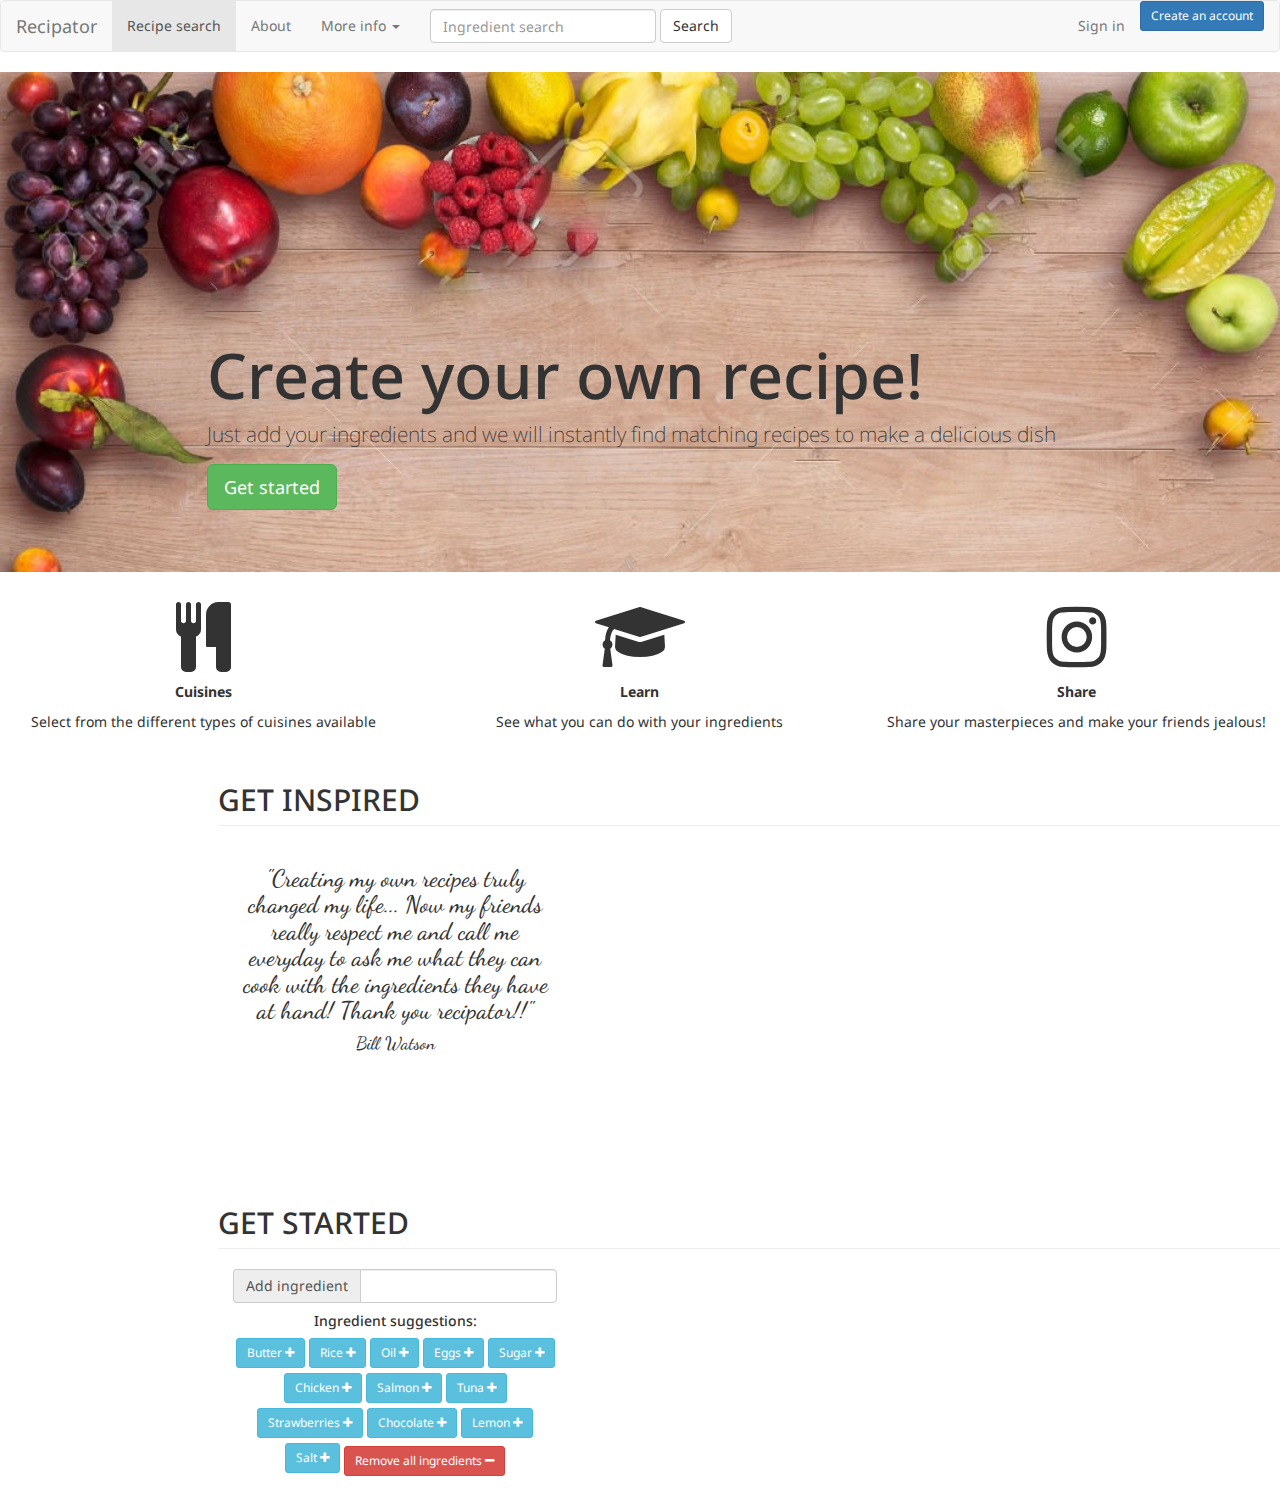
==== index.html @ 63db6bfd "sd" ====
<!DOCTYPE html>
<html>
<head>
  <title>Create your own recipe!</title>
  <meta charset="UTF-8">
  <link rel="stylesheet" href="http://maxcdn.bootstrapcdn.com/bootstrap/3.2.0/css/bootstrap.min.css">
  <link href='https://fonts.googleapis.com/css?family=Noto+Sans:400,700' rel='stylesheet' type='text/css'>
  <link rel="stylesheet" href="https://maxcdn.bootstrapcdn.com/font-awesome/4.5.0/css/font-awesome.min.css">
  <link href='https://fonts.googleapis.com/css?family=Dancing+Script' rel='stylesheet' type='text/css'>
  <link rel="stylesheet" type="text/css" href="style.css">
  <script src="http://ajax.googleapis.com/ajax/libs/jquery/1.11.1/jquery.min.js"></script>
  <script src="http://maxcdn.bootstrapcdn.com/bootstrap/3.2.0/js/bootstrap.min.js"></script>
</head>
<body>
	<nav class="navbar navbar-default">
  		<div class="container-fluid">
    		<!-- Brand and toggle get grouped for better mobile display -->
		    <div class="navbar-header">
		    	<button type="button" class="navbar-toggle collapsed" data-toggle="collapse" data-target="#bs-example-navbar-collapse-1" aria-expanded="false">
			        <span class="sr-only">Toggle navigation</span>
			        <span class="icon-bar"></span>
			        <span class="icon-bar"></span>
			        <span class="icon-bar"></span>
		      	</button>
		      	<a class="navbar-brand" href="#">Recipator</a>
		    </div>

		    <!-- Collect the nav links, forms, and other content for toggling -->
		    <div class="collapse navbar-collapse" id="bs-example-navbar-collapse-1">
		    	<ul class="nav navbar-nav">
			        <li class="active"><a href="#">Recipe search <span class="sr-only">(current)</span></a></li>
			        <li><a href="#">About</a></li>
			        <li class="dropdown">
		          		<a href="#" class="dropdown-toggle" data-toggle="dropdown" role="button" aria-haspopup="true" aria-expanded="false">More info <span class="caret"></span></a>
				        <ul class="dropdown-menu">
					        <li><a href="#">Contact</a></li>
					        <li><a href="#">Privacy policy</a></li>
					        <li><a href="#">Terms of service</a></li>
					        <li role="separator" class="divider"></li>
				        </ul>
		        	</li>
	      		</ul>
		      	<form class="navbar-form navbar-left" role="search">
		        	<div class="form-group">
		          		<input type="text" class="form-control" placeholder="Ingredient search">
		        	</div>
		        	<button type="submit" class="btn btn-default">Search</button>
		      	</form>
		      	<ul class="nav navbar-nav navbar-right">
		        	<li><a href="#">Sign in</a></li>
		        	<li>
		        		<p><a class="btn btn-primary btn-sm" href="#" role="button">Create an account</a></p>
					</li>
				</ul>
				<!-- TODO: fix alignment -->
				
    		</div><!-- /.navbar-collapse -->
  		</div><!-- /.container-fluid -->
	</nav>
	<div class="jumbotron">
	  	<div class="container">
			<h1>Create your own recipe!</h1>
	  		<p>Just add your ingredients and we will instantly find matching recipes to make a delicious dish</p>
	  		<p><a class="btn btn-success btn-lg" href="#" role="button">Get started</a></p>
	  	</div>
	</div>
	<div class="row">
		<div class="col-xs-4 col-md-4 text-center">
	  		<p><i class="fa fa-cutlery fa-5x"></i></p>
	  		<p><strong>Cuisines</strong>
	  		<p>Select from the different types of cuisines available</p>
	  	</div>
	 	<div class="col-xs-4 col-md-4 text-center">
			<p><i class="fa fa-graduation-cap fa-5x"></i></p>
			<p><strong>Learn</strong>
			<p>See what you can do with your ingredients</p>
	  	</div>
		<div class="col-xs-4 col-md-4 text-center">
			<p><i class="fa fa-instagram fa-5x"></i></p>
			<p><strong>Share</strong>
			<p>Share your masterpieces and make your friends jealous!</p>
		</div>
	</div>
	<div class="row">
    	<div class="col-xs-6 col-md-10 col-md-offset-2"></div>
    </div>
	<div class="row">
        <div class="col-xs-3 col-md-10 col-md-offset-2 reviews">
         	<h2 class="page-header">GET INSPIRED</h2>
			<div class="review">
	            <iframe width="520" height="315" src="https://www.youtube.com/embed/uJ-zwxTFEaM" frameborder="0" allowfullscreen></iframe>
	            <div class="col-xs-5 col-md-4 text-center">
		         	<h3>"Creating my own recipes truly changed my life... Now my friends really respect me and call me everyday to ask me what they can cook with the ingredients they have at hand! Thank you recipator!!"</h3>
		          	<h4>Bill Watson</h4>
	         	</div>
	        </div>
        </div>
    </div>	
	<div class="row">
    	<div class="col-xs-6 col-md-10 col-md-offset-2 reviews">
	    	<h2 class="page-header">GET STARTED</h2>
			<div class="review">
	        	<div class="col-xs-6 col-md-4 text-center">
					<div class="input-group">
	 					<span class="input-group-addon" id="basic-addon3">Add ingredient</span>
	 	 				<input type="text" class="form-control" id="basic-url" aria-describedby="basic-addon3">
	 	 			</div>
	 	 			<div>
						<h5>Ingredient suggestions:</h5>
	 	 			</div>
	 	 			<div>
			 	 		<p>
			 	 			<a href="#" class="btn btn-sm btn-info"> Butter <i class="fa fa-plus"></i></a>
		 	 				<a href="#" class="btn btn-sm btn-info"> Rice <i class="fa fa-plus"></i></a>
		 	 				<a href="#" class="btn btn-sm btn-info"> Oil <i class="fa fa-plus"></i></a>
		 	 				<a href="#" class="btn btn-sm btn-info"> Eggs <i class="fa fa-plus"></i></a>
		 	 				<a href="#" class="btn btn-sm btn-info"> Sugar <i class="fa fa-plus"></i></a>
		 	 				<a href="#" class="btn btn-sm btn-info"> Chicken <i class="fa fa-plus"></i></a>
		 	 				<a href="#" class="btn btn-sm btn-info"> Salmon <i class="fa fa-plus"></i></a>
		 	 				<a href="#" class="btn btn-sm btn-info"> Tuna <i class="fa fa-plus"></i></a>
		 	 				<a href="#" class="btn btn-sm btn-info"> Strawberries <i class="fa fa-plus"></i></a>
		 	 				<a href="#" class="btn btn-sm btn-info"> Chocolate <i class="fa fa-plus"></i></a>
		 	 				<a href="#" class="btn btn-sm btn-info"> Lemon <i class="fa fa-plus"></i></a>
		 	 				<a href="#" class="btn btn-sm btn-info"> Salt <i class="fa fa-plus"></i></a>
		 	 				<a href="#" class="btn btn-sm btn-danger"> Remove all ingredients <i class="fa fa-minus"></i></a>
			 	 		</p>
					</div>
         		</div>
         	</div>
         </div>
    </div>
</body>
</html>
---- style.css ----
body {
 font-family: 'Noto Sans', sans-serif;
}

h1, h2, h5, h6 {
	font-family: 'Noto Sans', sans-serif;
}

h3, h4 {
	font-family: 'Dancing Script', cursive;
}

.btn-info {
	margin-bottom: 5px;
}

.jumbotron {
	background-image: url(food-back.jpg);
	background-repeat: no-repeat; 
	background-size: cover; 
	height: 500px;
}
.container {
	margin-top: 200px;
	margin-left: 15%;
}
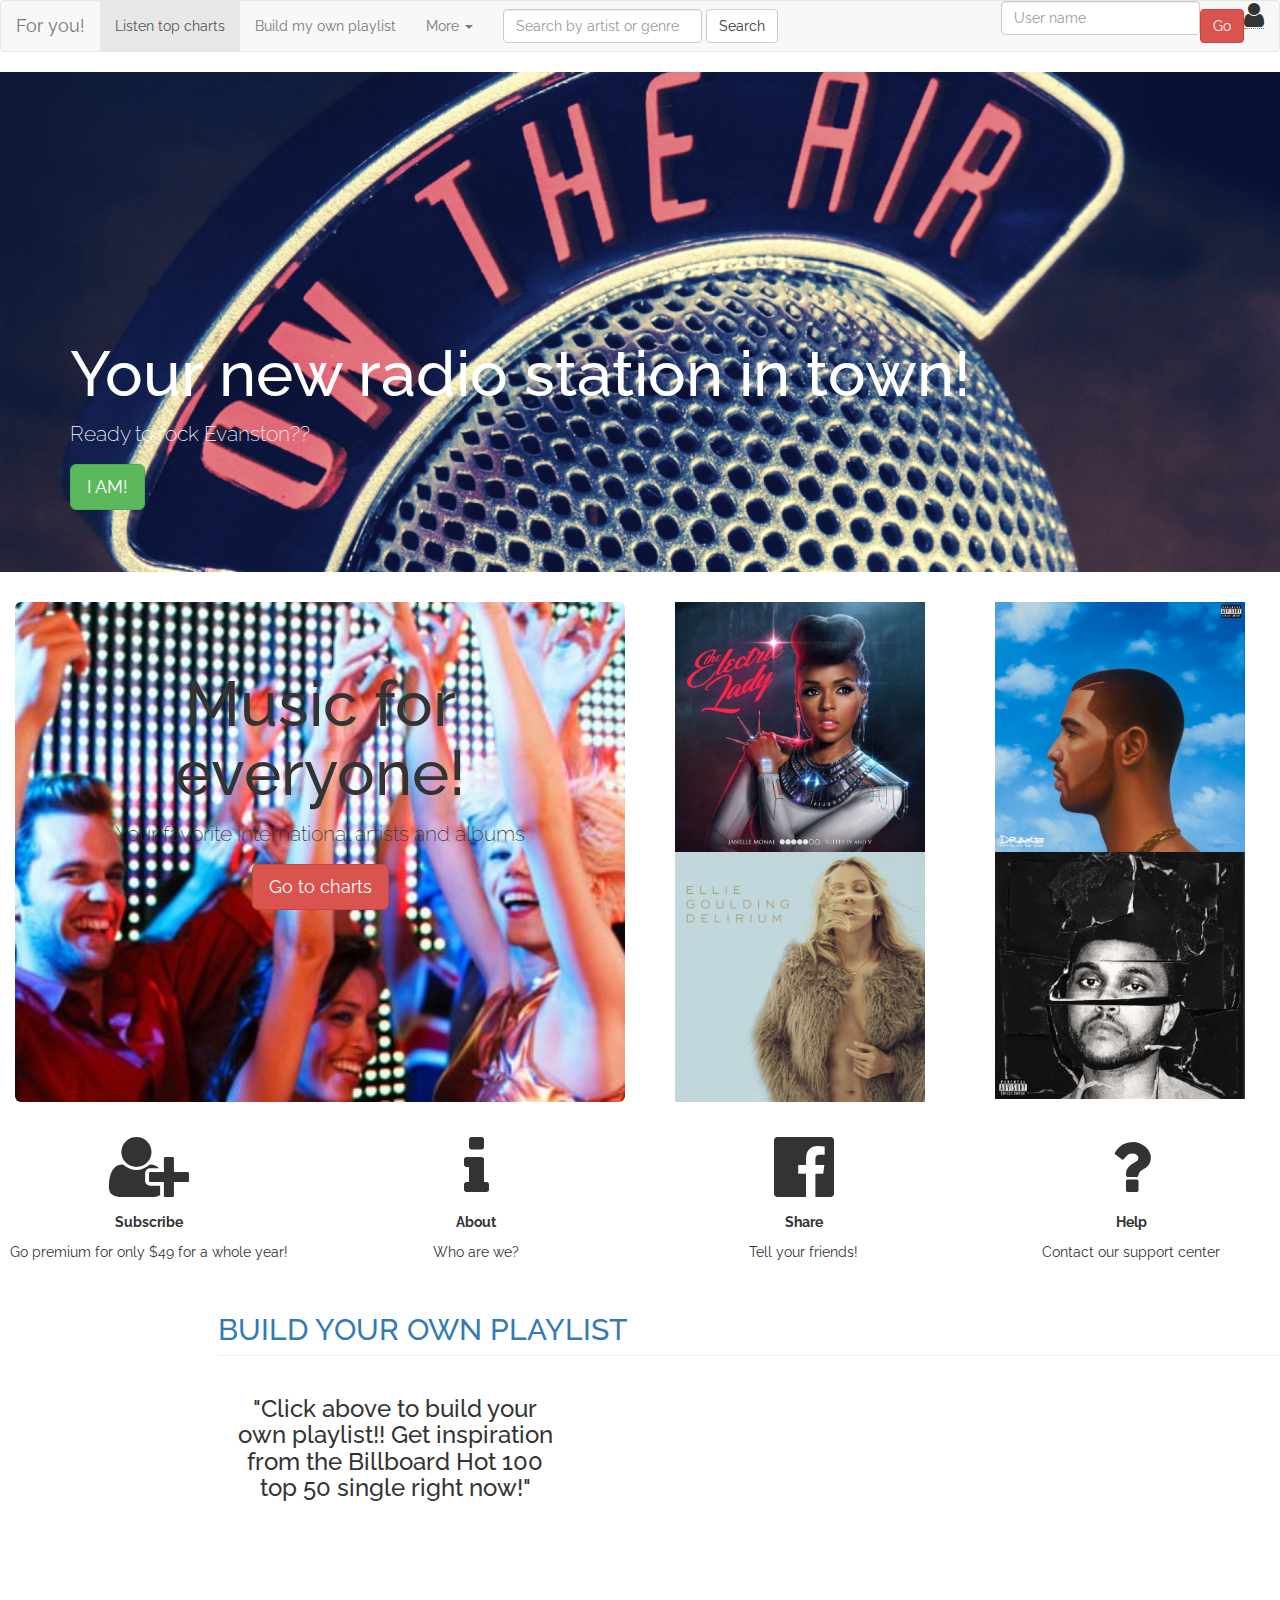
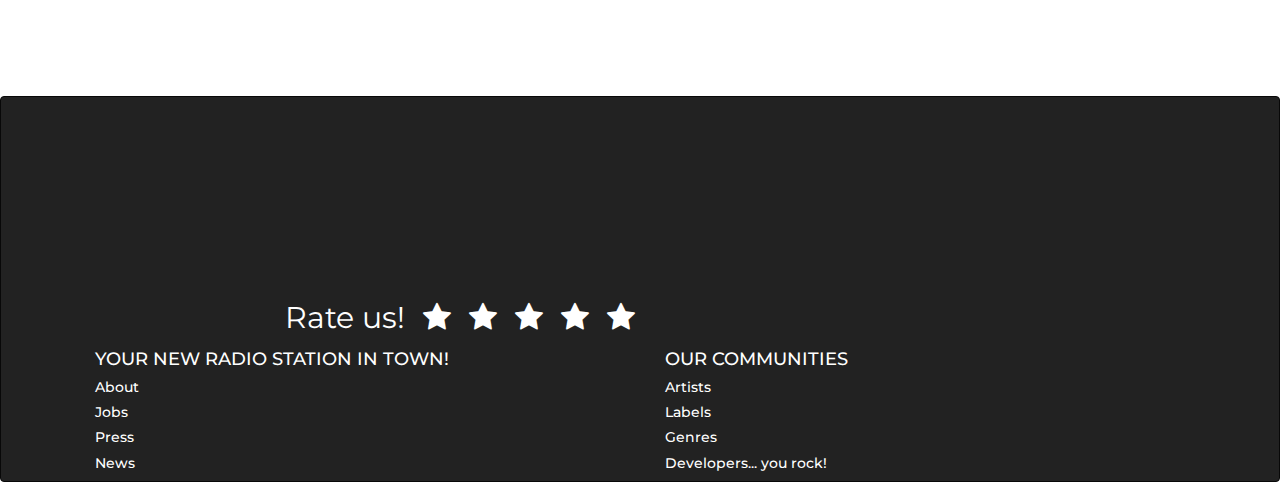
==== commit 01150124: "final" ====
--- a/index.html
+++ b/index.html
@@ -1,18 +1,20 @@
 <!DOCTYPE html>
 <html>
 <head>
-  <title>Create your own recipe!</title>
+  <title>Angela</title>
   <meta charset="UTF-8">
+  <link rel="stylesheet" type="text/css" href="style.css">
   <link rel="stylesheet" href="http://maxcdn.bootstrapcdn.com/bootstrap/3.2.0/css/bootstrap.min.css">
   <link href='https://fonts.googleapis.com/css?family=Noto+Sans:400,700' rel='stylesheet' type='text/css'>
+  <link href='https://fonts.googleapis.com/css?family=Raleway' rel='stylesheet' type='text/css'>
   <link rel="stylesheet" href="https://maxcdn.bootstrapcdn.com/font-awesome/4.5.0/css/font-awesome.min.css">
-  <link href='https://fonts.googleapis.com/css?family=Dancing+Script' rel='stylesheet' type='text/css'>
-  <link rel="stylesheet" type="text/css" href="style.css">
+  <link href='https://fonts.googleapis.com/css?family=Montserrat' rel='stylesheet' type='text/css'>
   <script src="http://ajax.googleapis.com/ajax/libs/jquery/1.11.1/jquery.min.js"></script>
+  <script src="http://ajax.googleapis.com/ajax/libs/jquery/1.11.3/jquery.min.js"></script>
   <script src="http://maxcdn.bootstrapcdn.com/bootstrap/3.2.0/js/bootstrap.min.js"></script>
 </head>
 <body>
-	<nav class="navbar navbar-default">
+	<nav class="navbar navbar-default" id="navup">
   		<div class="container-fluid">
     		<!-- Brand and toggle get grouped for better mobile display -->
 		    <div class="navbar-header">
@@ -22,112 +24,139 @@
 			        <span class="icon-bar"></span>
 			        <span class="icon-bar"></span>
 		      	</button>
-		      	<a class="navbar-brand" href="#">Recipator</a>
+		      	<a class="navbar-brand" href="#">For you!</a>
 		    </div>
 
 		    <!-- Collect the nav links, forms, and other content for toggling -->
 		    <div class="collapse navbar-collapse" id="bs-example-navbar-collapse-1">
 		    	<ul class="nav navbar-nav">
-			        <li class="active"><a href="#">Recipe search <span class="sr-only">(current)</span></a></li>
-			        <li><a href="#">About</a></li>
+			        <li class="active"><a href="file:///C:/code/_final%20deliverable/international.html#">Listen top charts <span class="sr-only">(current) id="do-something"</span></a></li>
+			        <li><a href="file:///C:/code/_final%20deliverable/playlist.html">Build my own playlist</a></li>
 			        <li class="dropdown">
-		          		<a href="#" class="dropdown-toggle" data-toggle="dropdown" role="button" aria-haspopup="true" aria-expanded="false">More info <span class="caret"></span></a>
+		          		<a href="#" class="dropdown-toggle" data-toggle="dropdown" role="button" aria-haspopup="true" aria-expanded="false">More <span class="caret"></span></a>
 				        <ul class="dropdown-menu">
-					        <li><a href="#">Contact</a></li>
-					        <li><a href="#">Privacy policy</a></li>
-					        <li><a href="#">Terms of service</a></li>
+					        <li><a href="#">Genres</a></li>
+					        <li><a href="#">Events</a></li>
+					        <li><a href="#">News</a></li>
+					        <li><a href="#">Contests</a></li>
 					        <li role="separator" class="divider"></li>
 				        </ul>
 		        	</li>
 	      		</ul>
-		      	<form class="navbar-form navbar-left" role="search">
+		      	<ul <form class="navbar-form navbar-left" role="search">
 		        	<div class="form-group">
-		          		<input type="text" class="form-control" placeholder="Ingredient search">
+		          		<input type="text" class="form-control" placeholder="Search by artist or genre">
 		        	</div>
 		        	<button type="submit" class="btn btn-default">Search</button>
-		      	</form>
-		      	<ul class="nav navbar-nav navbar-right">
-		        	<li><a href="#">Sign in</a></li>
-		        	<li>
-		        		<p><a class="btn btn-primary btn-sm" href="#" role="button">Create an account</a></p>
-					</li>
+		        </ul>
+		       	<ul class="nav navbar-nav navbar-right">
+		      		<li> <input type="text" class="form-control" placeholder="User name">
+		        	</li>
+		        	<li><button type="button" class="btn btn-danger navbar-btn">Go</button></li>
+		        	<li><abbr title="Create an account"><i class="fa fa-user fa-2x"></i></abbr></li>
 				</ul>
-				<!-- TODO: fix alignment -->
-				
     		</div><!-- /.navbar-collapse -->
   		</div><!-- /.container-fluid -->
 	</nav>
-	<div class="jumbotron">
+	<div class="jumbotron" id="jumbo1">
 	  	<div class="container">
-			<h1>Create your own recipe!</h1>
-	  		<p>Just add your ingredients and we will instantly find matching recipes to make a delicious dish</p>
-	  		<p><a class="btn btn-success btn-lg" href="#" role="button">Get started</a></p>
+			<h1>Your new radio station in town!</h1>
+	  		<p>Ready to rock Evanston??</p>
+	  		<p><a class="btn btn-success btn-lg" href="file:///C:/code/_final%20deliverable/playlist.html" role="button">I AM!</a></p>
 	  	</div>
 	</div>
+	<div class="container-fluid">
+	  	<div class="row">
+			<div class="col-md-6 col-xs-3 text-center">
+				<div class="jumbotron" id="jumbo2">
+					<h1>Music for everyone!</h1>
+				  	<p>Your favorite international artists and albums</p>
+				  	<p><a class="btn btn-danger btn-lg" href="file:///C:/code/_final%20deliverable/international.html#" role="button">Go to charts</a></p>
+	  			</div>
+	  		</div>
+	  		
+	  		<div class="col-md-3 col-xs-2 text-center">
+				<a href="http://www.amazon.com/Electric-Lady-Janelle-Monae/dp/B00F3B7IH4/ref=ntt_mus_ep_dpi_1"><img class="icons" src="janelle.jpg"></a>
+			</div>
+
+			<div class="col-md-3 col-xs-2 text-center">
+				<a href="https://www.amazon.com/gp/product/B00F6HOW4M?ie=UTF8&keywords=drake%20hotline%20bling&qid=1454799456&ref_=sr_1_3&sr=8-3"><img class="icons" src="drake.jpg"></a>
+			</div>
+
+			<div class="col-md-3 col-xs-2 text-center">
+				<a href="https://www.amazon.com/Delirium-Deluxe-Explicit-Ellie-Goulding/dp/B017V1VPDQ/ref=sr_1_1?ie=UTF8&qid=1454799518&sr=8-1&keywords=ellie+goulding"><img class="icons" src="ellie.jpg"></a>
+			</div>
+
+			<div class="col-md-3 col-xs-2 text-center">
+				<a href="http://www.amazon.com/gp/product/B011D0KARI?keywords=the%20weeknd&qid=1454799548&ref_=sr_1_1&sr=8-1"><img class="icons" src="weekend.jpg"></a>
+			</div>
+
+		</div>
+	</div>
+	
 	<div class="row">
-		<div class="col-xs-4 col-md-4 text-center">
-	  		<p><i class="fa fa-cutlery fa-5x"></i></p>
-	  		<p><strong>Cuisines</strong>
-	  		<p>Select from the different types of cuisines available</p>
+		<div class="col-md-3 text-center" id="cuatro">
+	  		<p><i class="fa fa-user-plus fa-5x"></i></p>
+	  		<p><strong>Subscribe</strong>
+	  		<p>Go premium for only $49 for a whole year!</p>
 	  	</div>
-	 	<div class="col-xs-4 col-md-4 text-center">
-			<p><i class="fa fa-graduation-cap fa-5x"></i></p>
-			<p><strong>Learn</strong>
-			<p>See what you can do with your ingredients</p>
+	 	<div class="col-md-3 text-center" id="cuatro">
+			<p><i class="fa fa-info fa-5x"></i></p>
+			<p><strong>About</strong>
+			<p>Who are we?</p>
 	  	</div>
-		<div class="col-xs-4 col-md-4 text-center">
-			<p><i class="fa fa-instagram fa-5x"></i></p>
+		<div class="col-md-3 text-center" id="cuatro">
+			<p><i class="fa fa-facebook-official fa-5x"></i></p>
 			<p><strong>Share</strong>
-			<p>Share your masterpieces and make your friends jealous!</p>
+			<p>Tell your friends!</p>
+		</div>
+		<div class="col-md-3 text-center" id="cuatro">
+			<p><i class="fa fa-question fa-5x"></i></p>
+			<p><strong>Help</strong>
+			<p>Contact our support center</p>
 		</div>
 	</div>
 	<div class="row">
-    	<div class="col-xs-6 col-md-10 col-md-offset-2"></div>
+    	<div class="col-md-10 col-md-offset-2"></div>
     </div>
 	<div class="row">
-        <div class="col-xs-3 col-md-10 col-md-offset-2 reviews">
-         	<h2 class="page-header">GET INSPIRED</h2>
+        <div class="col-md-10 col-md-offset-2 reviews" id="video">
+         	<a href="file:///C:/code/_final%20deliverable/playlist.html"><h2 class="page-header" >BUILD YOUR OWN PLAYLIST </h2></a>
 			<div class="review">
-	            <iframe width="520" height="315" src="https://www.youtube.com/embed/uJ-zwxTFEaM" frameborder="0" allowfullscreen></iframe>
-	            <div class="col-xs-5 col-md-4 text-center">
-		         	<h3>"Creating my own recipes truly changed my life... Now my friends really respect me and call me everyday to ask me what they can cook with the ingredients they have at hand! Thank you recipator!!"</h3>
-		          	<h4>Bill Watson</h4>
-	         	</div>
+	            <iframe width="560" height="315" src="https://www.youtube.com/embed/B7wO6hOIBOU" frameborder="0" allowfullscreen></iframe>
+	            <div class="col-md-4 text-center">
+		         	<h3>"Click above to build your own playlist!! Get inspiration from the Billboard Hot 100 top 50 single right now!"</h3>
+		        </div>
 	        </div>
         </div>
     </div>	
-	<div class="row">
-    	<div class="col-xs-6 col-md-10 col-md-offset-2 reviews">
-	    	<h2 class="page-header">GET STARTED</h2>
-			<div class="review">
-	        	<div class="col-xs-6 col-md-4 text-center">
-					<div class="input-group">
-	 					<span class="input-group-addon" id="basic-addon3">Add ingredient</span>
-	 	 				<input type="text" class="form-control" id="basic-url" aria-describedby="basic-addon3">
-	 	 			</div>
-	 	 			<div>
-						<h5>Ingredient suggestions:</h5>
-	 	 			</div>
-	 	 			<div>
-			 	 		<p>
-			 	 			<a href="#" class="btn btn-sm btn-info"> Butter <i class="fa fa-plus"></i></a>
-		 	 				<a href="#" class="btn btn-sm btn-info"> Rice <i class="fa fa-plus"></i></a>
-		 	 				<a href="#" class="btn btn-sm btn-info"> Oil <i class="fa fa-plus"></i></a>
-		 	 				<a href="#" class="btn btn-sm btn-info"> Eggs <i class="fa fa-plus"></i></a>
-		 	 				<a href="#" class="btn btn-sm btn-info"> Sugar <i class="fa fa-plus"></i></a>
-		 	 				<a href="#" class="btn btn-sm btn-info"> Chicken <i class="fa fa-plus"></i></a>
-		 	 				<a href="#" class="btn btn-sm btn-info"> Salmon <i class="fa fa-plus"></i></a>
-		 	 				<a href="#" class="btn btn-sm btn-info"> Tuna <i class="fa fa-plus"></i></a>
-		 	 				<a href="#" class="btn btn-sm btn-info"> Strawberries <i class="fa fa-plus"></i></a>
-		 	 				<a href="#" class="btn btn-sm btn-info"> Chocolate <i class="fa fa-plus"></i></a>
-		 	 				<a href="#" class="btn btn-sm btn-info"> Lemon <i class="fa fa-plus"></i></a>
-		 	 				<a href="#" class="btn btn-sm btn-info"> Salt <i class="fa fa-plus"></i></a>
-		 	 				<a href="#" class="btn btn-sm btn-danger"> Remove all ingredients <i class="fa fa-minus"></i></a>
-			 	 		</p>
-					</div>
-         		</div>
-         	</div>
-         </div>
-    </div>
+
+<nav class="navbar navbar-inverse navbar-bottom"  id="navbottom">
+  <div class="container">
+  	<div class="col-md-12 col-md-offset-2 reviews"
+  	<h1> Rate us!</h1> 
+  	<i class="fa fa-star"></i>
+  	<i class="fa fa-star"></i>
+  	<i class="fa fa-star"></i>
+  	<i class="fa fa-star"></i>
+  	<i class="fa fa-star"></i>
+  	</div>
+  	<div class="col-md-6">
+		<h4>YOUR NEW RADIO STATION IN TOWN!</h4>
+		<h5>About</h5>
+		<h5>Jobs</h5>
+		<h5>Press</h5>
+		<h5>News</h5>
+	</div>
+	<div class="col-md-6">
+		<h4>OUR COMMUNITIES</h4>
+		<h5>Artists</h5>
+		<h5>Labels</h5>
+		<h5>Genres</h5>
+		<h5>Developers... you rock!</h5>
+	</div>
+  </div>
+</nav>
+
 </body>
 </html>--- a/style.css
+++ b/style.css
@@ -1,26 +1,68 @@
 body {
- font-family: 'Noto Sans', sans-serif;
+ font-family: 'Raleway', sans-serif;
 }
 
-h1, h2, h5, h6 {
-	font-family: 'Noto Sans', sans-serif;
+h1 {
+	font-family: 'Raleway', sans-serif;
+	font-size: 30px;
 }
 
-h3, h4 {
-	font-family: 'Dancing Script', cursive;
+h2, h3 {
+	font-family: 'Raleway', sans-serif;
+}
+
+h4, h5 {
+	font-family: 'Montserrat', sans-serif;
+	color: white;
+	font-size: 25px;
 }
 
 .btn-info {
 	margin-bottom: 5px;
 }
 
-.jumbotron {
-	background-image: url(food-back.jpg);
+#jumbo1 {
+	background-image: url(radio.jpg);
 	background-repeat: no-repeat; 
 	background-size: cover; 
 	height: 500px;
+	font-weight: bolder;
+	color: white;
+	font-family: 'Raleway', sans-serif;
+}
+
+#jumbo2 {
+	background-image: url(party.jpg);
+	background-repeat: no-repeat; 
+	background-size: cover; 
+	text-align: bottom;
+	height: 500px;
+	font-family: 'Raleway', sans-serif;
+}
+
+#navbottom {
+	color: white;
+	text-indent: 10px;
+	font-size: 30px;
+	font-family: 'Montserrat', sans-serif;
+}
+
+#navup {
+	font-family: 'Raleway', sans-serif;
+}
+
+#cuatro {
+	font-family: 'Raleway', sans-serif;
+}
+
+#video {
+	font-family: 'Raleway', sans-serif;
 }
 .container {
 	margin-top: 200px;
-	margin-left: 15%;
+	margin-left: 250px;
+}
+
+.icons { 
+	width:250px;
 }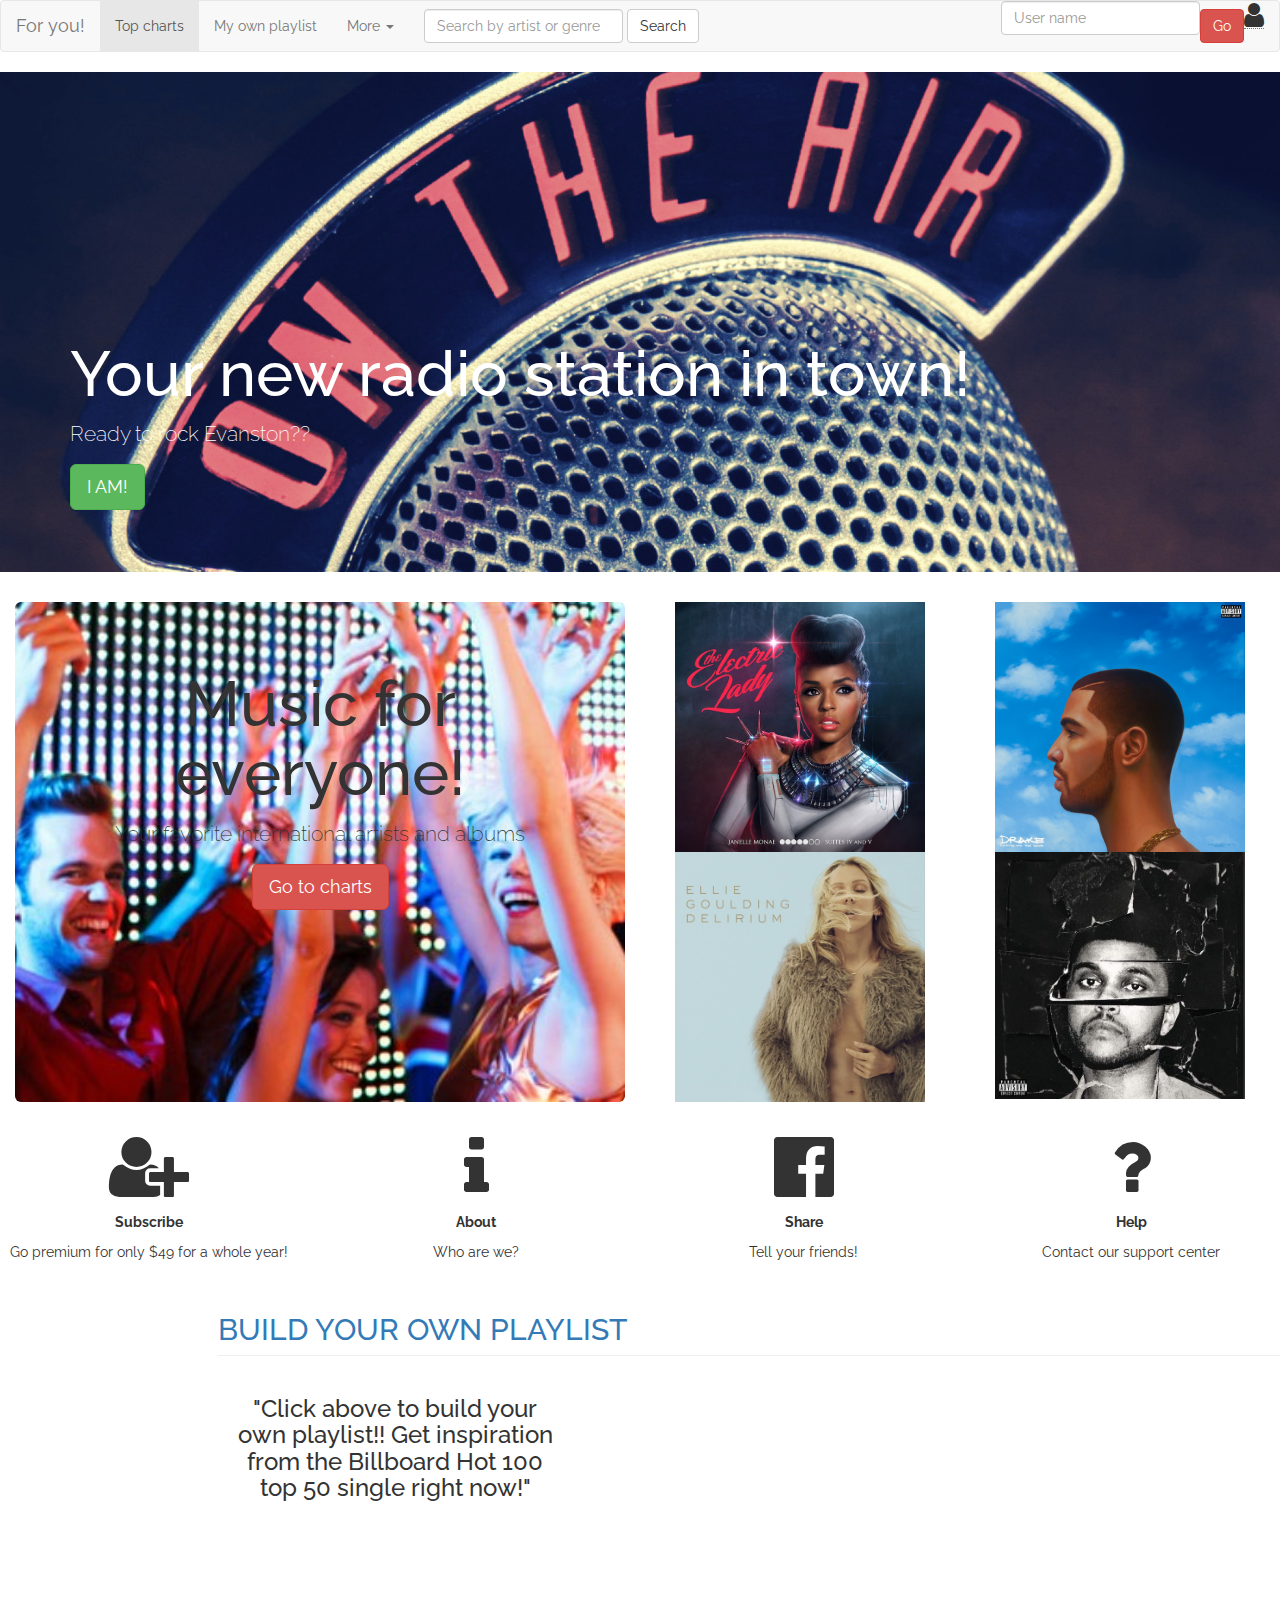
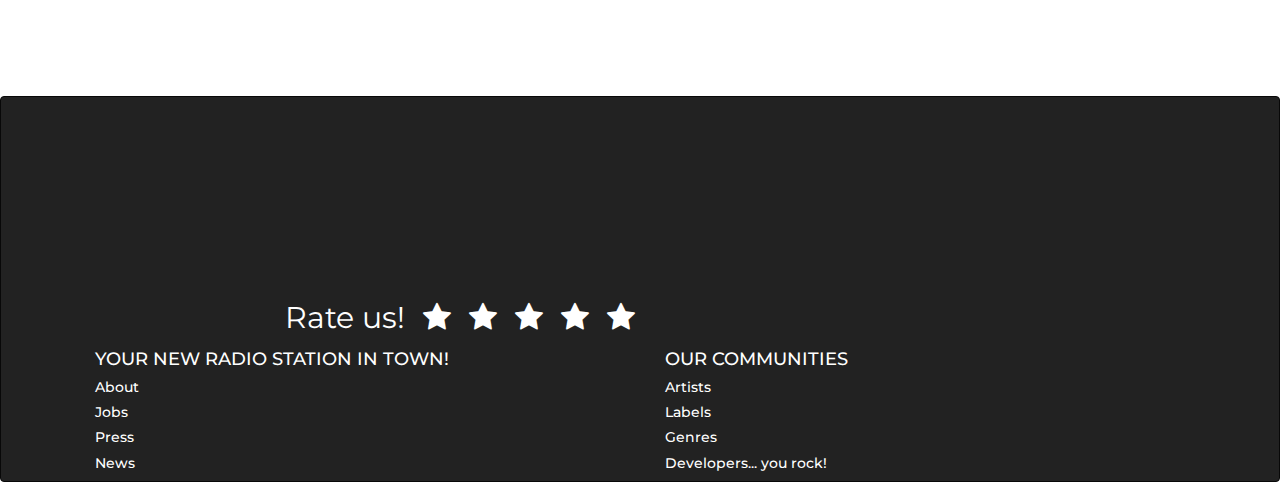
==== commit 63a4ab1e: "sd" ====
--- a/index.html
+++ b/index.html
@@ -30,8 +30,8 @@
 		    <!-- Collect the nav links, forms, and other content for toggling -->
 		    <div class="collapse navbar-collapse" id="bs-example-navbar-collapse-1">
 		    	<ul class="nav navbar-nav">
-			        <li class="active"><a href="file:///C:/code/_final%20deliverable/international.html#">Listen top charts <span class="sr-only">(current) id="do-something"</span></a></li>
-			        <li><a href="file:///C:/code/_final%20deliverable/playlist.html">Build my own playlist</a></li>
+			        <li class="active"><a href="file:///C:/code/_final%20deliverable/international.html#">Top charts <span class="sr-only">(current) id="do-something"</span></a></li>
+			        <li><a href="file:///C:/code/_final%20deliverable/playlist.html">My own playlist</a></li>
 			        <li class="dropdown">
 		          		<a href="#" class="dropdown-toggle" data-toggle="dropdown" role="button" aria-haspopup="true" aria-expanded="false">More <span class="caret"></span></a>
 				        <ul class="dropdown-menu">
@@ -67,7 +67,7 @@
 	</div>
 	<div class="container-fluid">
 	  	<div class="row">
-			<div class="col-md-6 col-xs-3 text-center">
+			<div class="col-md-6 col-xs-6 text-center">
 				<div class="jumbotron" id="jumbo2">
 					<h1>Music for everyone!</h1>
 				  	<p>Your favorite international artists and albums</p>
@@ -75,19 +75,19 @@
 	  			</div>
 	  		</div>
 	  		
-	  		<div class="col-md-3 col-xs-2 text-center">
+	  		<div class="col-md-3 col-xs-3 text-center">
 				<a href="http://www.amazon.com/Electric-Lady-Janelle-Monae/dp/B00F3B7IH4/ref=ntt_mus_ep_dpi_1"><img class="icons" src="janelle.jpg"></a>
 			</div>
 
-			<div class="col-md-3 col-xs-2 text-center">
+			<div class="col-md-3 col-xs-3 text-center">
 				<a href="https://www.amazon.com/gp/product/B00F6HOW4M?ie=UTF8&keywords=drake%20hotline%20bling&qid=1454799456&ref_=sr_1_3&sr=8-3"><img class="icons" src="drake.jpg"></a>
 			</div>
 
-			<div class="col-md-3 col-xs-2 text-center">
+			<div class="col-md-3 col-xs-3 text-center">
 				<a href="https://www.amazon.com/Delirium-Deluxe-Explicit-Ellie-Goulding/dp/B017V1VPDQ/ref=sr_1_1?ie=UTF8&qid=1454799518&sr=8-1&keywords=ellie+goulding"><img class="icons" src="ellie.jpg"></a>
 			</div>
 
-			<div class="col-md-3 col-xs-2 text-center">
+			<div class="col-md-3 col-xs-3 text-center">
 				<a href="http://www.amazon.com/gp/product/B011D0KARI?keywords=the%20weeknd&qid=1454799548&ref_=sr_1_1&sr=8-1"><img class="icons" src="weekend.jpg"></a>
 			</div>
 
@@ -95,22 +95,22 @@
 	</div>
 	
 	<div class="row">
-		<div class="col-md-3 text-center" id="cuatro">
+		<div class="col-md-3 col-xs-3 text-center" id="cuatro">
 	  		<p><i class="fa fa-user-plus fa-5x"></i></p>
 	  		<p><strong>Subscribe</strong>
 	  		<p>Go premium for only $49 for a whole year!</p>
 	  	</div>
-	 	<div class="col-md-3 text-center" id="cuatro">
+	 	<div class="col-md-3 col-xs-3 text-center" id="cuatro">
 			<p><i class="fa fa-info fa-5x"></i></p>
 			<p><strong>About</strong>
 			<p>Who are we?</p>
 	  	</div>
-		<div class="col-md-3 text-center" id="cuatro">
+		<div class="col-md-3 col-xs-3 text-center" id="cuatro">
 			<p><i class="fa fa-facebook-official fa-5x"></i></p>
 			<p><strong>Share</strong>
 			<p>Tell your friends!</p>
 		</div>
-		<div class="col-md-3 text-center" id="cuatro">
+		<div class="col-md-3 col-xs-3 text-center" id="cuatro">
 			<p><i class="fa fa-question fa-5x"></i></p>
 			<p><strong>Help</strong>
 			<p>Contact our support center</p>
@@ -120,11 +120,11 @@
     	<div class="col-md-10 col-md-offset-2"></div>
     </div>
 	<div class="row">
-        <div class="col-md-10 col-md-offset-2 reviews" id="video">
+        <div class="col-md-10 col-xs-8 col-md-offset-2 reviews" id="video">
          	<a href="file:///C:/code/_final%20deliverable/playlist.html"><h2 class="page-header" >BUILD YOUR OWN PLAYLIST </h2></a>
 			<div class="review">
 	            <iframe width="560" height="315" src="https://www.youtube.com/embed/B7wO6hOIBOU" frameborder="0" allowfullscreen></iframe>
-	            <div class="col-md-4 text-center">
+	            <div class="col-md-4 col-xs-4 text-center">
 		         	<h3>"Click above to build your own playlist!! Get inspiration from the Billboard Hot 100 top 50 single right now!"</h3>
 		        </div>
 	        </div>
@@ -141,14 +141,14 @@
   	<i class="fa fa-star"></i>
   	<i class="fa fa-star"></i>
   	</div>
-  	<div class="col-md-6">
+  	<div class="col-md-6 col-xs-6">
 		<h4>YOUR NEW RADIO STATION IN TOWN!</h4>
 		<h5>About</h5>
 		<h5>Jobs</h5>
 		<h5>Press</h5>
 		<h5>News</h5>
 	</div>
-	<div class="col-md-6">
+	<div class="col-md-6 col-xs-6">
 		<h4>OUR COMMUNITIES</h4>
 		<h5>Artists</h5>
 		<h5>Labels</h5>
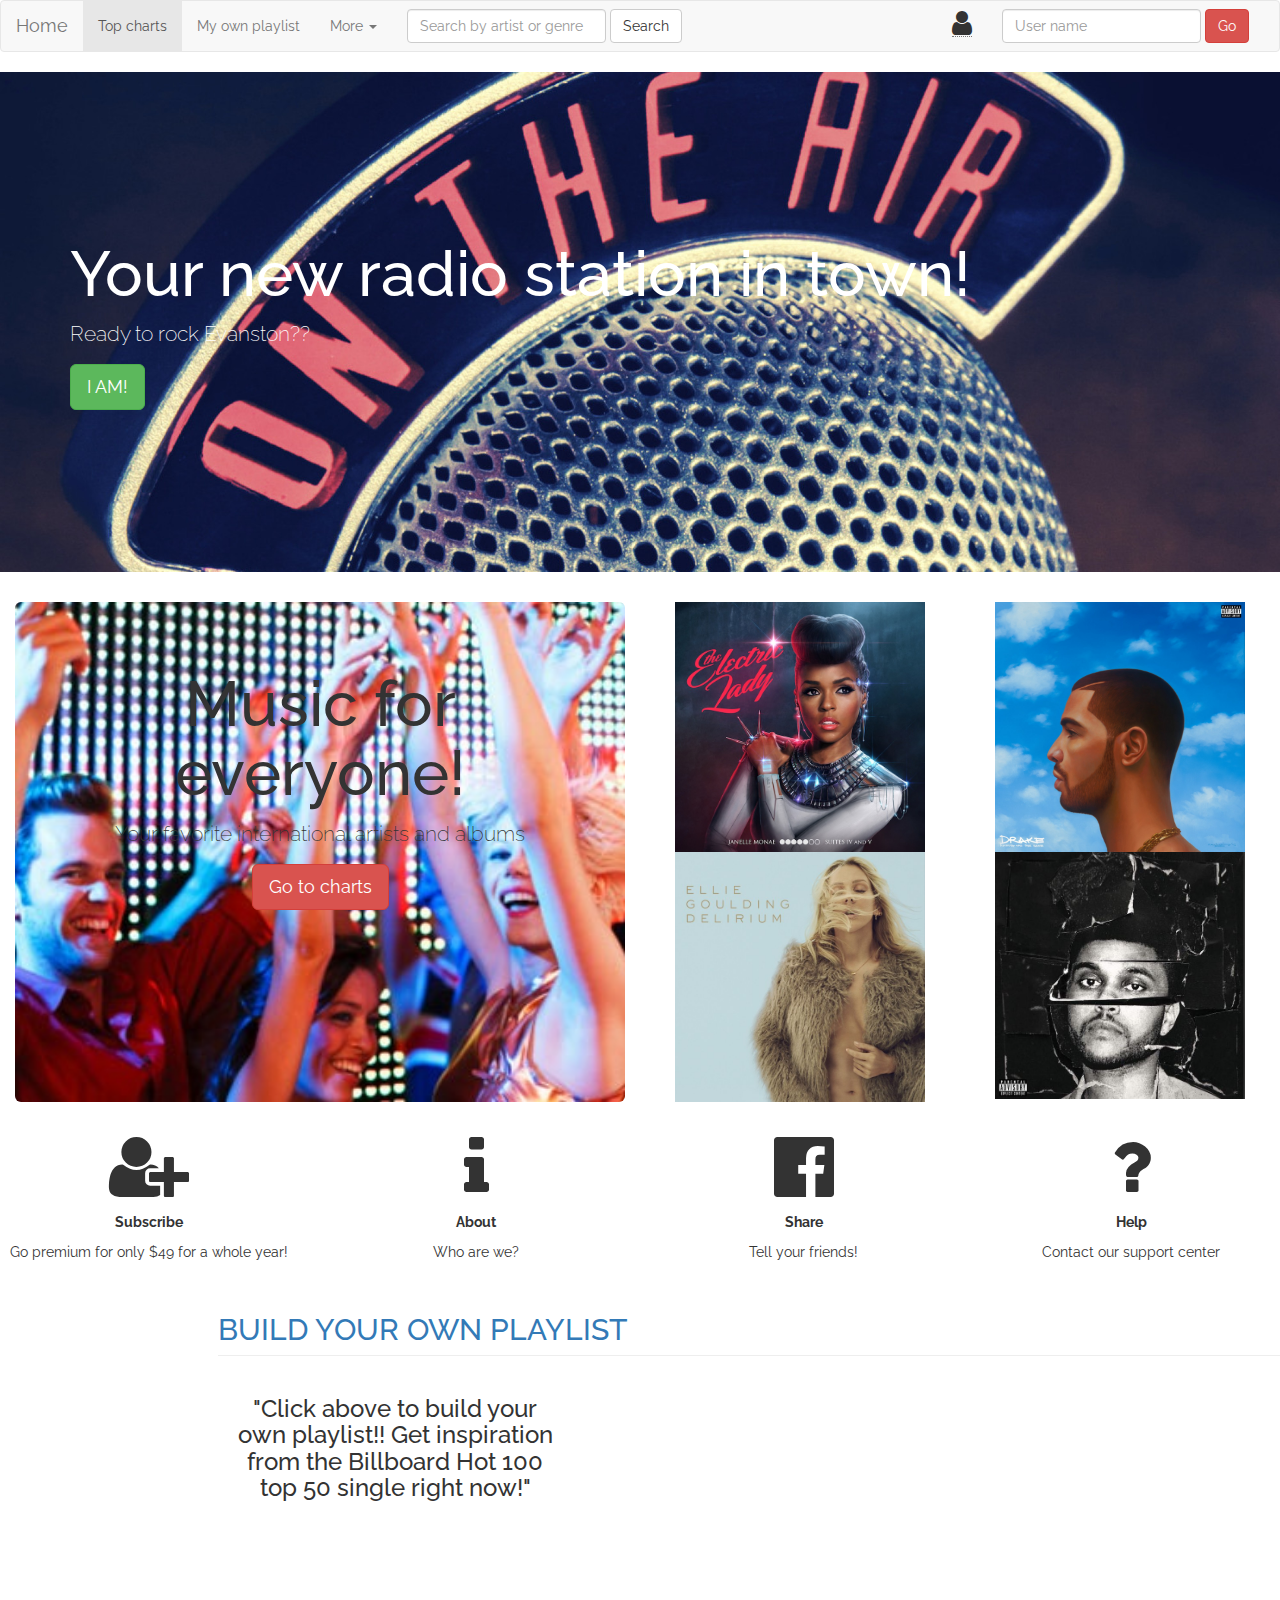
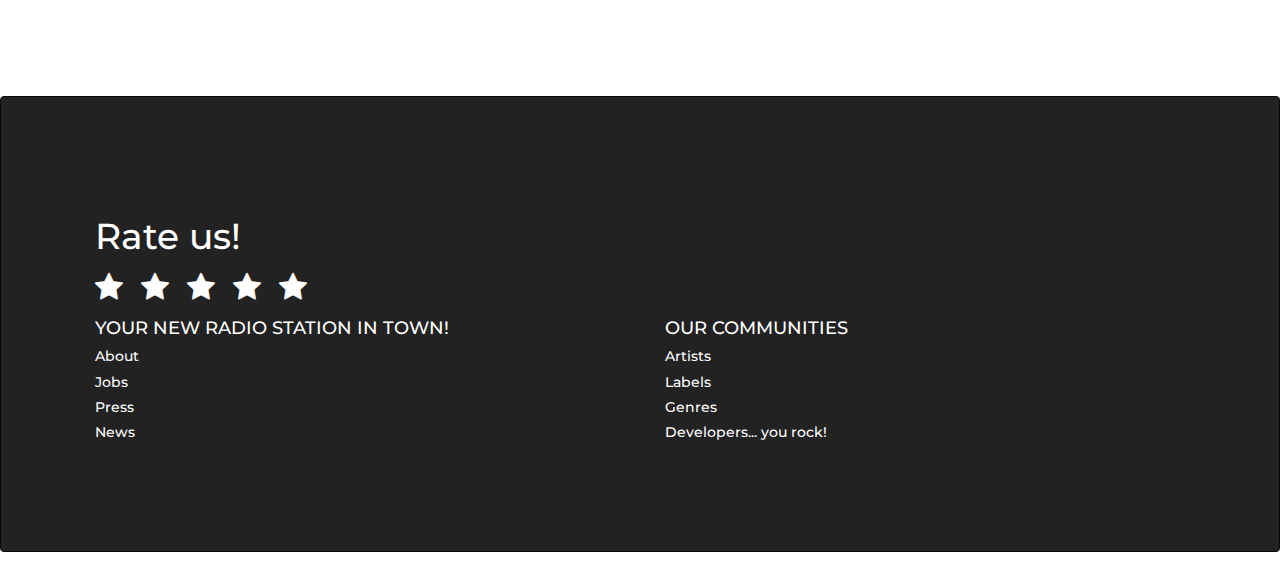
==== commit cc3a4cdb: "wer" ====
--- a/index.html
+++ b/index.html
@@ -24,7 +24,7 @@
 			        <span class="icon-bar"></span>
 			        <span class="icon-bar"></span>
 		      	</button>
-		      	<a class="navbar-brand" href="#">For you!</a>
+		      	<a class="navbar-brand" href="http://angelacacho.me/">Home</a>
 		    </div>
 
 		    <!-- Collect the nav links, forms, and other content for toggling -->
@@ -43,21 +43,29 @@
 				        </ul>
 		        	</li>
 	      		</ul>
-		      	<ul <form class="navbar-form navbar-left" role="search">
-		        	<div class="form-group">
-		          		<input type="text" class="form-control" placeholder="Search by artist or genre">
-		        	</div>
-		        	<button type="submit" class="btn btn-default">Search</button>
-		        </ul>
-		       	<ul class="nav navbar-nav navbar-right">
-		      		<li> <input type="text" class="form-control" placeholder="User name">
-		        	</li>
-		        	<li><button type="button" class="btn btn-danger navbar-btn">Go</button></li>
-		        	<li><abbr title="Create an account"><i class="fa fa-user fa-2x"></i></abbr></li>
-				</ul>
+		      		<form class="navbar-form navbar-left" role="search">
+			        	<div class="form-group">
+			          		<input type="text" class="form-control" placeholder="Search by artist or genre">
+			        	<button type="submit" class="btn btn-default">Search</button>
+			        	</div>
+		        	</form>
+		        
+		      		<form class="navbar-form navbar-right" role="search">
+			        	<div class="form-group">
+			          		<input type="text" class="form-control" placeholder="User name">
+			        	<button type="submit" class="btn btn-danger">Go</button>
+			        	</div>
+		        	</form>
+
+		      		<form class="navbar-form navbar-right" role="search">
+			        	<div class="form-group">
+							<abbr title="Create an account"><i class="fa fa-user fa-2x"></i></abbr>
+			        	</div>
+		        	</form>
     		</div><!-- /.navbar-collapse -->
   		</div><!-- /.container-fluid -->
 	</nav>
+	
 	<div class="jumbotron" id="jumbo1">
 	  	<div class="container">
 			<h1>Your new radio station in town!</h1>
@@ -131,15 +139,15 @@
         </div>
     </div>	
 
-<nav class="navbar navbar-inverse navbar-bottom"  id="navbottom">
+<nav class="navbar navbar-inverse navbar-bottom" id="navbottom">
   <div class="container">
-  	<div class="col-md-12 col-md-offset-2 reviews"
-  	<h1> Rate us!</h1> 
-  	<i class="fa fa-star"></i>
-  	<i class="fa fa-star"></i>
-  	<i class="fa fa-star"></i>
-  	<i class="fa fa-star"></i>
-  	<i class="fa fa-star"></i>
+  	<div class="col-md-12 reviews">
+	  	<h1> Rate us!</h1> 
+	  	<i class="fa fa-star"></i>
+	  	<i class="fa fa-star"></i>
+	  	<i class="fa fa-star"></i>
+	  	<i class="fa fa-star"></i>
+	  	<i class="fa fa-star"></i>
   	</div>
   	<div class="col-md-6 col-xs-6">
 		<h4>YOUR NEW RADIO STATION IN TOWN!</h4>
--- a/style.css
+++ b/style.css
@@ -58,11 +58,11 @@
 #video {
 	font-family: 'Raleway', sans-serif;
 }
+
 .container {
-	margin-top: 200px;
-	margin-left: 250px;
+	margin: 100px 0px 100px 250px;
 }
 
 .icons { 
 	width:250px;
-}+}
